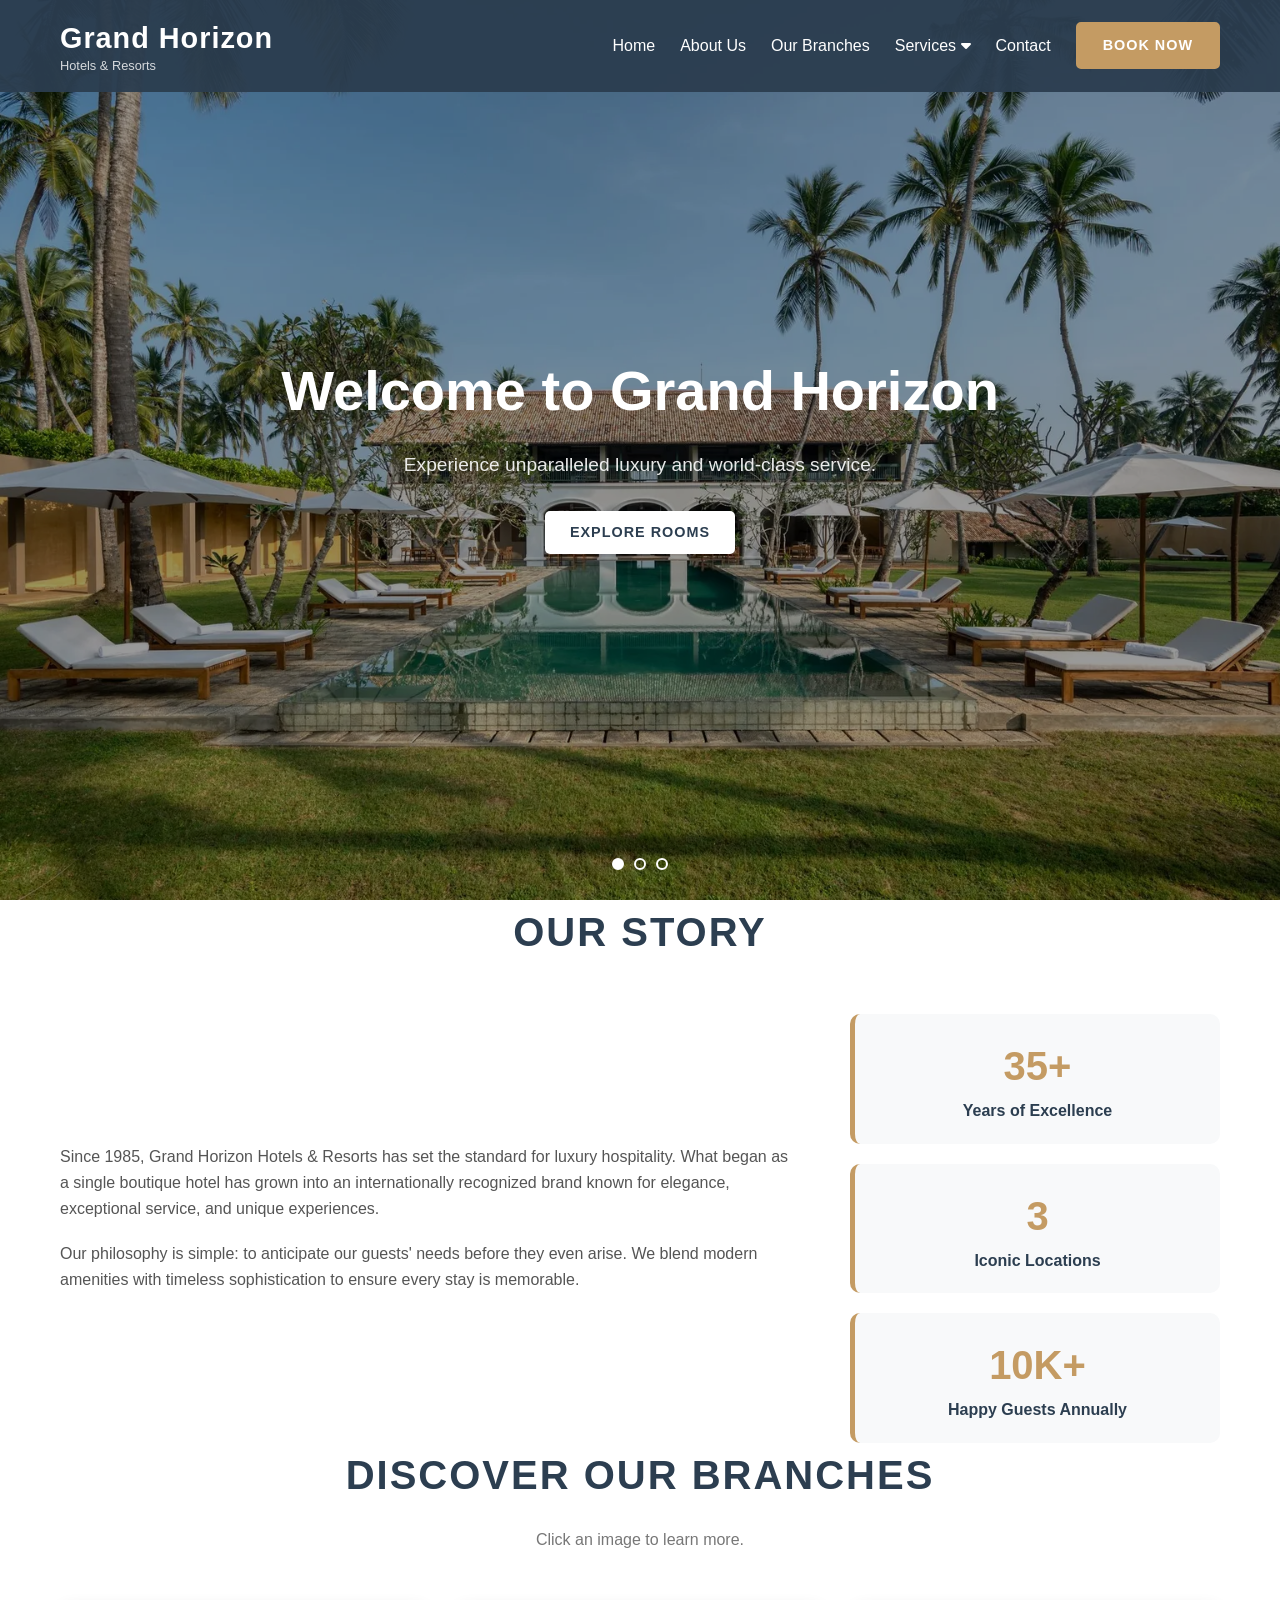
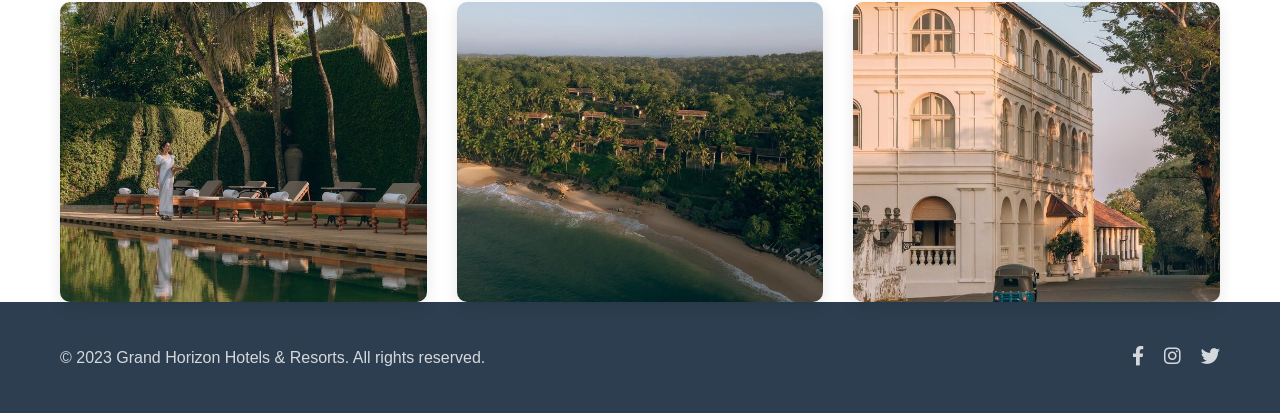
==== index.html @ c910a18b "Initial upload" ====
<!DOCTYPE html>
<html lang="en">
<head>
    <meta charset="UTF-8">
    <meta name="viewport" content="width=device-width, initial-scale=1.0">
    <title>Grand Horizon Hotels | Luxury Redefined</title>
    <link rel="stylesheet" href="style.css">
    <link rel="stylesheet" href="https://cdnjs.cloudflare.com/ajax/libs/font-awesome/6.0.0/css/all.min.css">
</head>
<body>

    <header>
        <div class="container nav-container">
            <div class="logo">
                <h1>Grand Horizon</h1>
                <p>Hotels & Resorts</p>
            </div>
            <nav>
                <ul class="nav-links">
                    <li><a href="#">Home</a></li>
                    <li><a href="#about">About Us</a></li>
                    <li><a href="#branches">Our Branches</a></li>
                    <li class="dropdown">
                        <a href="#" class="dropbtn">Services <i class="fas fa-caret-down"></i></a>
                        <div class="dropdown-content">
                            <a href="#">Luxury Rooms</a>
                            <a href="#">Fine Dining</a>
                            <a href="#">Spa & Wellness</a>
                            <a href="#">Event Spaces</a>
                        </div>
                    </li>
                    <li><a href="#contact">Contact</a></li>
                    <li><a href="#" class="btn-book">Book Now</a></li>
                </ul>
            </nav>
        </div>
    </header>

    <section class="hero">
        <div class="slider">
            <div class="slide active" style="background-image: url('hero1.jpg');">
                <div class="hero-content container">
                    <h2>Welcome to Grand Horizon</h2>
                    <p>Experience unparalleled luxury and world-class service.</p>
                    <a href="#" class="btn-primary">Explore Rooms</a>
                </div>
            </div>
            <div class="slide" style="background-image: url('hero2.jpg');">
                <div class="hero-content container">
                    <h2>Breathtaking Views</h2>
                    <p>Discover stunning locations and unforgettable vistas.</p>
                    <a href="#" class="btn-primary">Our Locations</a>
                </div>
            </div>
            <div class="slide" style="background-image: url('hero3.jpg');">
                <div class="hero-content container">
                    <h2>Exceptional Dining</h2>
                    <p>Indulge in culinary masterpieces by award-winning chefs.</p>
                    <a href="#" class="btn-primary">View Menus</a>
                </div>
            </div>
        </div>
        <div class="slider-dots">
            <span class="dot active" onclick="currentSlide(0)"></span>
            <span class="dot" onclick="currentSlide(1)"></span>
            <span class="dot" onclick="currentSlide(2)"></span>
        </div>
    </section>

    <section id="about" class="about-us container">
        <h2>Our Story</h2>
        <div class="about-content">
            <div class="about-text">
                <p>Since 1985, Grand Horizon Hotels & Resorts has set the standard for luxury hospitality. What began as a single boutique hotel has grown into an internationally recognized brand known for elegance, exceptional service, and unique experiences.</p>
                <p>Our philosophy is simple: to anticipate our guests' needs before they even arise. We blend modern amenities with timeless sophistication to ensure every stay is memorable.</p>
            </div>
            <div class="about-highlight">
                <div class="stat-item">
                    <h3>35+</h3>
                    <p>Years of Excellence</p>
                </div>
                <div class="stat-item">
                    <h3>3</h3>
                    <p>Iconic Locations</p>
                </div>
                <div class="stat-item">
                    <h3>10K+</h3>
                    <p>Happy Guests Annually</p>
                </div>
            </div>
        </div>
    </section>

    <section id="branches" class="branches container">
        <h2>Discover Our Branches</h2>
        <p class="subtitle">Click an image to learn more.</p>
        
        <div class="branch-grid">
            <div class="branch-card" onclick="openPopup('city-retreat')">
                <div class="branch-image" style="background-image: url('branch1.jpg');">
                    <div class="branch-overlay">
                        <h3>The City Retreat</h3>
                    </div>
                </div>
            </div>
            <div class="branch-card" onclick="openPopup('coastal-haven')">
                <div class="branch-image" style="background-image: url('branch2.jpg');">
                    <div class="branch-overlay">
                        <h3>Coastal Haven</h3>
                    </div>
                </div>
            </div>
            <div class="branch-card" onclick="openPopup('mountain-escape')">
                <div class="branch-image" style="background-image: url('branch3.jpg');">
                    <div class="branch-overlay">
                        <h3>Mountain Escape</h3>
                    </div>
                </div>
            </div>
        </div>
    </section>

    <div id="popup-city-retreat" class="popup-modal">
        <div class="popup-content">
            <span class="close-popup" onclick="closePopup('city-retreat')">&times;</span>
            <img src="branch1.jpg" alt="City Retreat">
            <h3>The City Retreat - Metropolis</h3>
            <p>Located in the heart of the bustling city, The City Retreat offers sophisticated luxury for business travelers and urban explorers alike. Enjoy panoramic city views, a rooftop infinity pool, and easy access to major landmarks.</p>
            <a href="#" class="btn-secondary">Book City Retreat</a>
        </div>
    </div>

    <div id="popup-coastal-haven" class="popup-modal">
        <div class="popup-content">
            <span class="close-popup" onclick="closePopup('coastal-haven')">&times;</span>
            <img src="branch2.jpg" alt="Coastal Haven">
            <h3>Coastal Haven - Seaside</h3>
            <p>Escape to tranquility at Coastal Haven, where sun-drenched beaches meet world-class luxury. Our private villas offer direct beach access, an award-winning spa, and exceptional seafood dining with ocean views.</p>
            <a href="#" class="btn-secondary">Book Coastal Haven</a>
        </div>
    </div>

    <div id="popup-mountain-escape" class="popup-modal">
        <div class="popup-content">
            <span class="close-popup" onclick="closePopup('mountain-escape')">&times;</span>
            <img src="branch3.jpg" alt="Mountain Escape">
            <h3>Mountain Escape - Alps</h3>
            <p>Discover adventure and serenity at Mountain Escape. Nestled in stunning alpine scenery, we offer ski-in/ski-out access in winter and panoramic hiking trails in summer. Relax by cozy fireplaces and enjoy authentic mountain cuisine.</p>
            <a href="#" class="btn-secondary">Book Mountain Escape</a>
        </div>
    </div>

    <footer id="contact">
        <div class="container footer-content">
            <p>&copy; 2023 Grand Horizon Hotels & Resorts. All rights reserved.</p>
            <div class="social-links">
                <a href="#"><i class="fab fa-facebook-f"></i></a>
                <a href="#"><i class="fab fa-instagram"></i></a>
                <a href="#"><i class="fab fa-twitter"></i></a>
            </div>
        </div>
    </footer>

    <script src="script.js"></script>
</body>
</html>
---- style.css ----
/* =========================================
   GENERAL STYLES & RESET
========================================= */
:root {
    --primary-color: #c49b63; /* Elegant Gold */
    --secondary-color: #2c3e50; /* Dark Blue/Gray */
    --text-color: #333;
    --light-color: #f8f9fa;
    --white: #ffffff;
    --transition: all 0.3s ease;
}

* {
    margin: 0;
    padding: 0;
    box-sizing: border-box;
}

body {
    font-family: 'Segoe UI', Tahoma, Geneva, Verdana, sans-serif;
    color: var(--text-color);
    line-height: 1.6;
    background-color: var(--white);
    overflow-x: hidden;
}

.container {
    max-width: 1200px;
    margin: 0 auto;
    padding: 0 20px;
}

ul {
    list-style: none;
}

a {
    text-decoration: none;
    color: inherit;
    transition: var(--transition);
}

h2 {
    font-size: 2.5rem;
    color: var(--secondary-color);
    text-align: center;
    margin-bottom: 20px;
    text-transform: uppercase;
    letter-spacing: 2px;
}

.subtitle {
    text-align: center;
    color: #777;
    margin-bottom: 50px;
}

section {
    padding: 80px 0;
}

/* BUTTONS */
.btn-book, .btn-primary, .btn-secondary {
    display: inline-block;
    padding: 10px 25px;
    border-radius: 5px;
    font-weight: bold;
    text-transform: uppercase;
    letter-spacing: 1px;
    font-size: 0.9rem;
}

.btn-book {
    background-color: var(--primary-color);
    color: var(--white);
    border: 2px solid var(--primary-color);
}

.btn-book:hover {
    background-color: transparent;
    color: var(--primary-color);
}

.btn-primary {
    background-color: var(--white);
    color: var(--secondary-color);
}

.btn-primary:hover {
    background-color: var(--primary-color);
    color: var(--white);
}

.btn-secondary {
    background-color: var(--primary-color);
    color: var(--white);
    margin-top: 20px;
}

.btn-secondary:hover {
    background-color: var(--secondary-color);
}

/* =========================================
   HEADER & NAVIGATION
========================================= */
header {
    background-color: rgba(44, 62, 80, 0.95);
    color: var(--white);
    padding: 15px 0;
    position: fixed;
    width: 100%;
    top: 0;
    z-index: 1000;
}

.nav-container {
    display: flex;
    justify-content: space-between;
    align-items: center;
}

.logo h1 {
    font-size: 1.8rem;
    margin: 0;
    letter-spacing: 1px;
}

.logo p {
    font-size: 0.8rem;
    opacity: 0.8;
    margin: -5px 0 0 0;
}

.nav-links {
    display: flex;
    align-items: center;
    gap: 25px;
}

.nav-links a:not(.btn-book) {
    font-weight: 500;
}

.nav-links a:not(.btn-book):hover {
    color: var(--primary-color);
}

/* DROPDOWN SERVICES */
.dropdown {
    position: relative;
    display: inline-block;
}

.dropdown-content {
    display: none;
    position: absolute;
    background-color: var(--white);
    min-width: 180px;
    box-shadow: 0px 8px 16px rgba(0,0,0,0.2);
    z-index: 1;
    border-radius: 5px;
    top: 100%;
    left: 0;
    margin-top: 10px;
}

.dropdown-content a {
    color: var(--secondary-color) !important;
    padding: 12px 16px;
    display: block;
    border-bottom: 1px solid #eee;
}

.dropdown-content a:last-child {
    border-bottom: none;
}

.dropdown-content a:hover {
    background-color: #f1f1f1;
}

/* Show dropdown on hover */
.dropdown:hover .dropdown-content {
    display: block;
}

/* =========================================
   HERO SLIDER
========================================= */
.hero {
    height: 100vh;
    position: relative;
    padding: 0; /* Override default section padding */
}

.slider {
    width: 100%;
    height: 100%;
    position: relative;
}

.slide {
    position: absolute;
    top: 0;
    left: 0;
    width: 100%;
    height: 100%;
    background-size: cover;
    background-position: center;
    background-repeat: no-repeat;
    opacity: 0;
    transition: opacity 1s ease-in-out;
    display: flex;
    align-items: center;
    justify-content: center;
}

.slide.active {
    opacity: 1;
    z-index: 1;
}

/* Add dark overlay to slides */
.slide::after {
    content: '';
    position: absolute;
    top: 0;
    left: 0;
    width: 100%;
    height: 100%;
    background-color: rgba(0, 0, 0, 0.4);
}

.hero-content {
    text-align: center;
    color: var(--white);
    position: relative;
    z-index: 2; /* Sit above the overlay */
}

.hero-content h2 {
    color: var(--white);
    font-size: 3.5rem;
    margin-bottom: 15px;
    text-transform: none;
    letter-spacing: normal;
}

.hero-content p {
    font-size: 1.2rem;
    margin-bottom: 30px;
    opacity: 0.9;
}

/* SLIDER DOTS */
.slider-dots {
    position: absolute;
    bottom: 30px;
    left: 50%;
    transform: translateX(-50%);
    display: flex;
    gap: 10px;
    z-index: 10;
}

.dot {
    width: 12px;
    height: 12px;
    border: 2px solid var(--white);
    border-radius: 50%;
    cursor: pointer;
    background-color: transparent;
    transition: var(--transition);
}

.dot.active, .dot:hover {
    background-color: var(--white);
}

/* =========================================
   ABOUT US
========================================= */
.about-content {
    display: flex;
    gap: 50px;
    margin-top: 50px;
    align-items: center;
}

.about-text {
    flex: 2;
}

.about-text p {
    margin-bottom: 20px;
    color: #555;
}

.about-highlight {
    flex: 1;
    display: flex;
    flex-direction: column;
    gap: 20px;
}

.stat-item {
    background-color: var(--light-color);
    padding: 20px;
    border-radius: 10px;
    text-align: center;
    border-left: 5px solid var(--primary-color);
}

.stat-item h3 {
    font-size: 2.5rem;
    color: var(--primary-color);
}

.stat-item p {
    color: var(--secondary-color);
    font-weight: 600;
}

/* =========================================
   BRANCHES GRID (Blur & Hover Effects)
========================================= */
.branch-grid {
    display: grid;
    grid-template-columns: repeat(3, 1fr);
    gap: 30px;
}

.branch-card {
    cursor: pointer;
    border-radius: 10px;
    overflow: hidden;
    height: 300px;
    box-shadow: 0 5px 15px rgba(0,0,0,0.1);
}

.branch-image {
    width: 100%;
    height: 100%;
    background-size: cover;
    background-position: center;
    position: relative;
    /* Apply base transition for the image itself */
    transition: filter 0.5s ease-in-out; 
}

/* Initial overlay state (hidden) */
.branch-overlay {
    position: absolute;
    top: 0;
    left: 0;
    width: 100%;
    height: 100%;
    background-color: rgba(44, 62, 80, 0.7); /* Dark semi-transparent overlay */
    display: flex;
    align-items: center;
    justify-content: center;
    opacity: 0; /* Completely hidden */
    transition: opacity 0.4s ease-in-out;
}

.branch-overlay h3 {
    color: var(--white);
    font-size: 1.8rem;
    text-transform: uppercase;
    letter-spacing: 2px;
}

/* HOVER EFFECTS - Pointing cursor */
.branch-card:hover .branch-image {
    /* Apply Blur Effect when pointing */
    filter: blur(5px);
}

.branch-card:hover .branch-overlay {
    /* Show popup name when pointing */
    opacity: 1;
}

/* =========================================
   POPUP MODALS
========================================= */
.popup-modal {
    display: none; /* Hidden by default */
    position: fixed;
    z-index: 2000;
    left: 0;
    top: 0;
    width: 100%;
    height: 100%;
    overflow: auto;
    background-color: rgba(0, 0, 0, 0.8); /* Semi-transparent black background */
    backdrop-filter: blur(5px); /* Add blur to background content */
}

/* Center the content */
.popup-modal.show {
    display: flex;
    justify-content: center;
    align-items: center;
}

.popup-content {
    background-color: var(--white);
    padding: 30px;
    border-radius: 10px;
    max-width: 600px;
    width: 90%;
    text-align: center;
    position: relative;
    animation: slideInDown 0.5s ease-out; /* Add entry animation */
}

/* Popup entry animation */
@keyframes slideInDown {
    from {
        transform: translateY(-50px);
        opacity: 0;
    }
    to {
        transform: translateY(0);
        opacity: 1;
    }
}

.close-popup {
    position: absolute;
    top: 15px;
    right: 25px;
    color: #aaa;
    font-size: 30px;
    font-weight: bold;
    cursor: pointer;
    transition: var(--transition);
}

.close-popup:hover {
    color: var(--primary-color);
}

.popup-content img {
    width: 100%;
    height: 250px;
    object-fit: cover;
    border-radius: 10px;
    margin-bottom: 20px;
}

.popup-content h3 {
    font-size: 2rem;
    color: var(--secondary-color);
    margin-bottom: 10px;
}

.popup-content p {
    color: #666;
    margin-bottom: 10px;
}

/* Prevent scrolling when popup is open */
body.modal-open {
    overflow: hidden;
}

/* =========================================
   FOOTER
========================================= */
footer {
    background-color: var(--secondary-color);
    color: rgba(255, 255, 255, 0.8);
    padding: 40px 0;
    text-align: center;
}

.footer-content {
    display: flex;
    justify-content: space-between;
    align-items: center;
}

.social-links {
    display: flex;
    gap: 20px;
}

.social-links a {
    font-size: 1.2rem;
}

.social-links a:hover {
    color: var(--primary-color);
    transform: translateY(-3px);
}
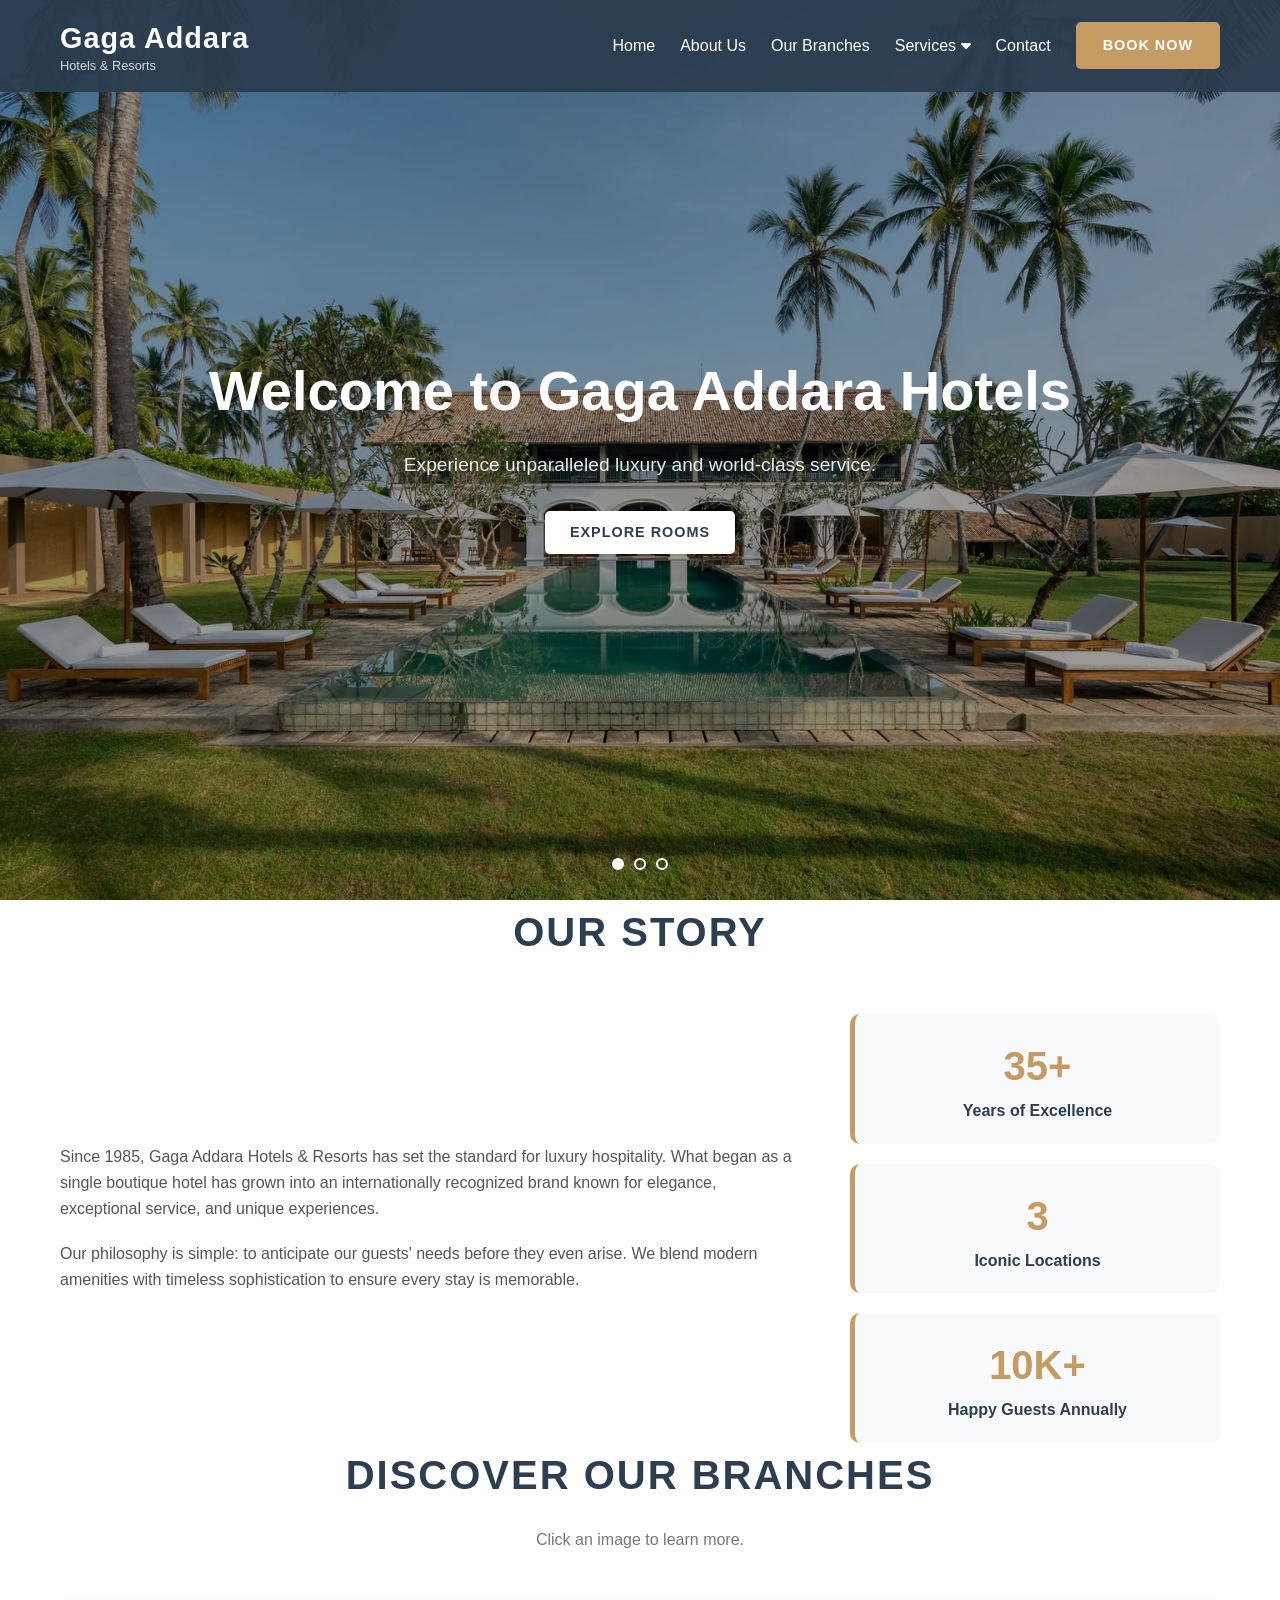
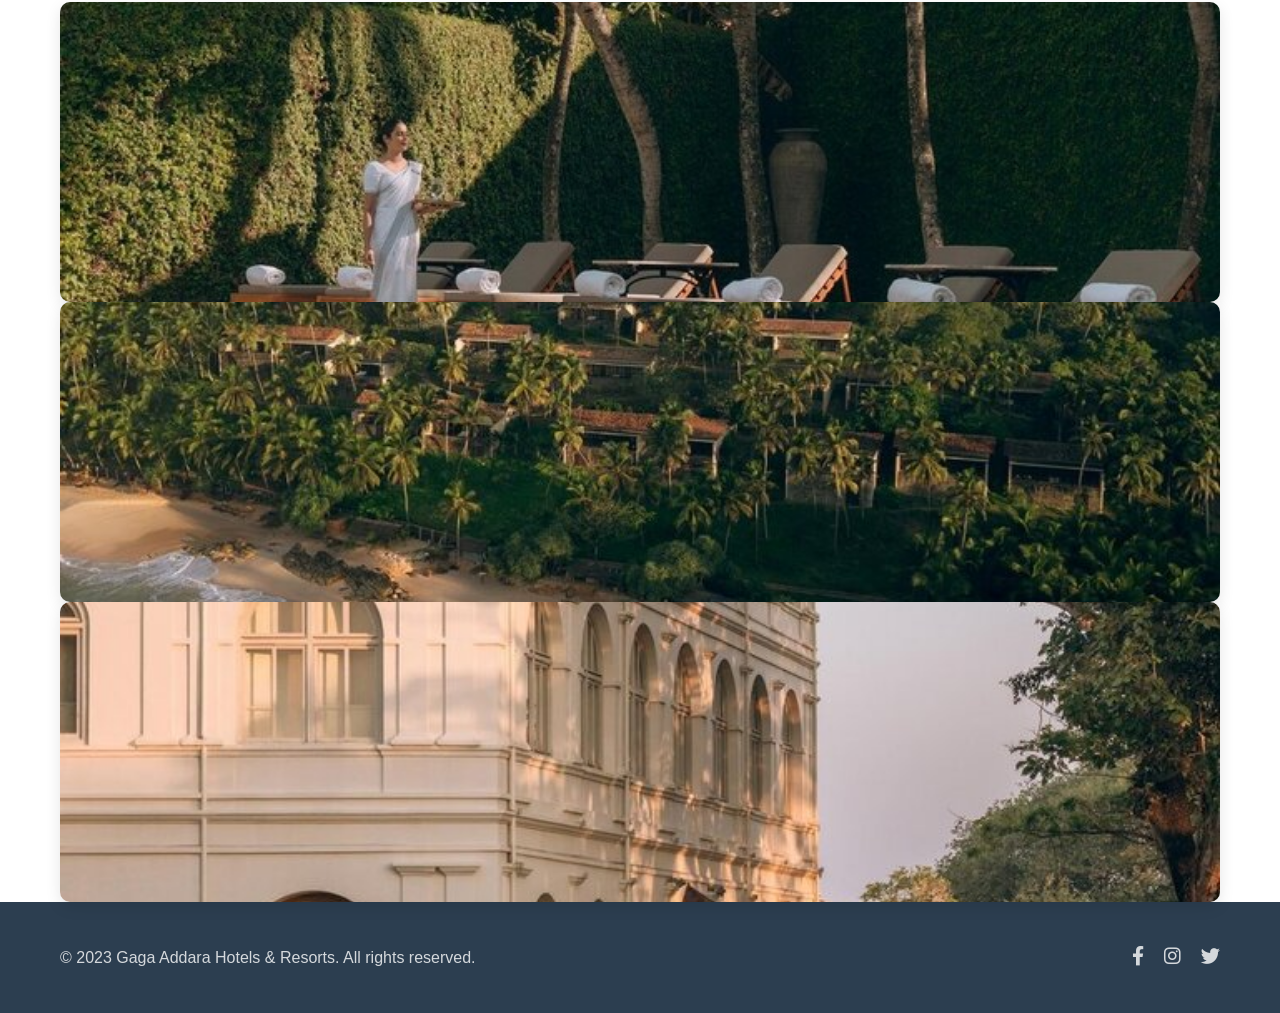
==== commit 15551f45: "Add files via upload" ====
--- a/index.html
+++ b/index.html
@@ -3,7 +3,7 @@
 <head>
     <meta charset="UTF-8">
     <meta name="viewport" content="width=device-width, initial-scale=1.0">
-    <title>Grand Horizon Hotels | Luxury Redefined</title>
+    <title>Gaga Addara Hotels | Luxury Redefined</title>
     <link rel="stylesheet" href="style.css">
     <link rel="stylesheet" href="https://cdnjs.cloudflare.com/ajax/libs/font-awesome/6.0.0/css/all.min.css">
 </head>
@@ -12,7 +12,7 @@
     <header>
         <div class="container nav-container">
             <div class="logo">
-                <h1>Grand Horizon</h1>
+                <h1>Gaga Addara</h1>
                 <p>Hotels & Resorts</p>
             </div>
             <nav>
@@ -40,7 +40,7 @@
         <div class="slider">
             <div class="slide active" style="background-image: url('hero1.jpg');">
                 <div class="hero-content container">
-                    <h2>Welcome to Grand Horizon</h2>
+                    <h2>Welcome to Gaga Addara Hotels</h2>
                     <p>Experience unparalleled luxury and world-class service.</p>
                     <a href="#" class="btn-primary">Explore Rooms</a>
                 </div>
@@ -71,7 +71,7 @@
         <h2>Our Story</h2>
         <div class="about-content">
             <div class="about-text">
-                <p>Since 1985, Grand Horizon Hotels & Resorts has set the standard for luxury hospitality. What began as a single boutique hotel has grown into an internationally recognized brand known for elegance, exceptional service, and unique experiences.</p>
+                <p>Since 1985, Gaga Addara Hotels & Resorts has set the standard for luxury hospitality. What began as a single boutique hotel has grown into an internationally recognized brand known for elegance, exceptional service, and unique experiences.</p>
                 <p>Our philosophy is simple: to anticipate our guests' needs before they even arise. We blend modern amenities with timeless sophistication to ensure every stay is memorable.</p>
             </div>
             <div class="about-highlight">
@@ -152,7 +152,7 @@
 
     <footer id="contact">
         <div class="container footer-content">
-            <p>&copy; 2023 Grand Horizon Hotels & Resorts. All rights reserved.</p>
+            <p>&copy; 2023 Gaga Addara Hotels & Resorts. All rights reserved.</p>
             <div class="social-links">
                 <a href="#"><i class="fab fa-facebook-f"></i></a>
                 <a href="#"><i class="fab fa-instagram"></i></a>
--- a/style.css
+++ b/style.css
@@ -323,15 +323,10 @@
 }
 
 /* =========================================
-   BRANCHES GRID (Blur & Hover Effects)
-========================================= */
-.branch-grid {
-    display: grid;
-    grid-template-columns: repeat(3, 1fr);
-    gap: 30px;
-}
-
+   UPDATED BRANCHES GRID (Sharp Text, Blurry Image)
+========================================= */
 .branch-card {
+    position: relative; /* This keeps the text locked inside the card */
     cursor: pointer;
     border-radius: 10px;
     overflow: hidden;
@@ -344,41 +339,42 @@
     height: 100%;
     background-size: cover;
     background-position: center;
-    position: relative;
-    /* Apply base transition for the image itself */
-    transition: filter 0.5s ease-in-out; 
-}
-
-/* Initial overlay state (hidden) */
+    transition: transform 0.5s ease, filter 0.5s ease; /* Smooth transition */
+}
+
 .branch-overlay {
     position: absolute;
     top: 0;
     left: 0;
     width: 100%;
     height: 100%;
-    background-color: rgba(44, 62, 80, 0.7); /* Dark semi-transparent overlay */
+    background-color: rgba(44, 62, 80, 0.5); /* Semi-transparent dark cover */
     display: flex;
     align-items: center;
     justify-content: center;
-    opacity: 0; /* Completely hidden */
+    opacity: 0; /* Hidden by default */
     transition: opacity 0.4s ease-in-out;
+    z-index: 2; /* Ensures text stays ON TOP of the blur */
 }
 
 .branch-overlay h3 {
-    color: var(--white);
+    color: #ffffff;
     font-size: 1.8rem;
     text-transform: uppercase;
     letter-spacing: 2px;
-}
-
-/* HOVER EFFECTS - Pointing cursor */
+    text-shadow: 2px 2px 10px rgba(0,0,0,0.5); /* Makes text pop */
+}
+
+/* --- THE HOVER TRICK --- */
+
+/* 1. Only blur the image when the card is hovered */
 .branch-card:hover .branch-image {
-    /* Apply Blur Effect when pointing */
-    filter: blur(5px);
-}
-
+    filter: blur(8px); 
+    transform: scale(1.1); /* Optional: slight zoom for a modern feel */
+}
+
+/* 2. Show the overlay (text) without any blur */
 .branch-card:hover .branch-overlay {
-    /* Show popup name when pointing */
     opacity: 1;
 }
 
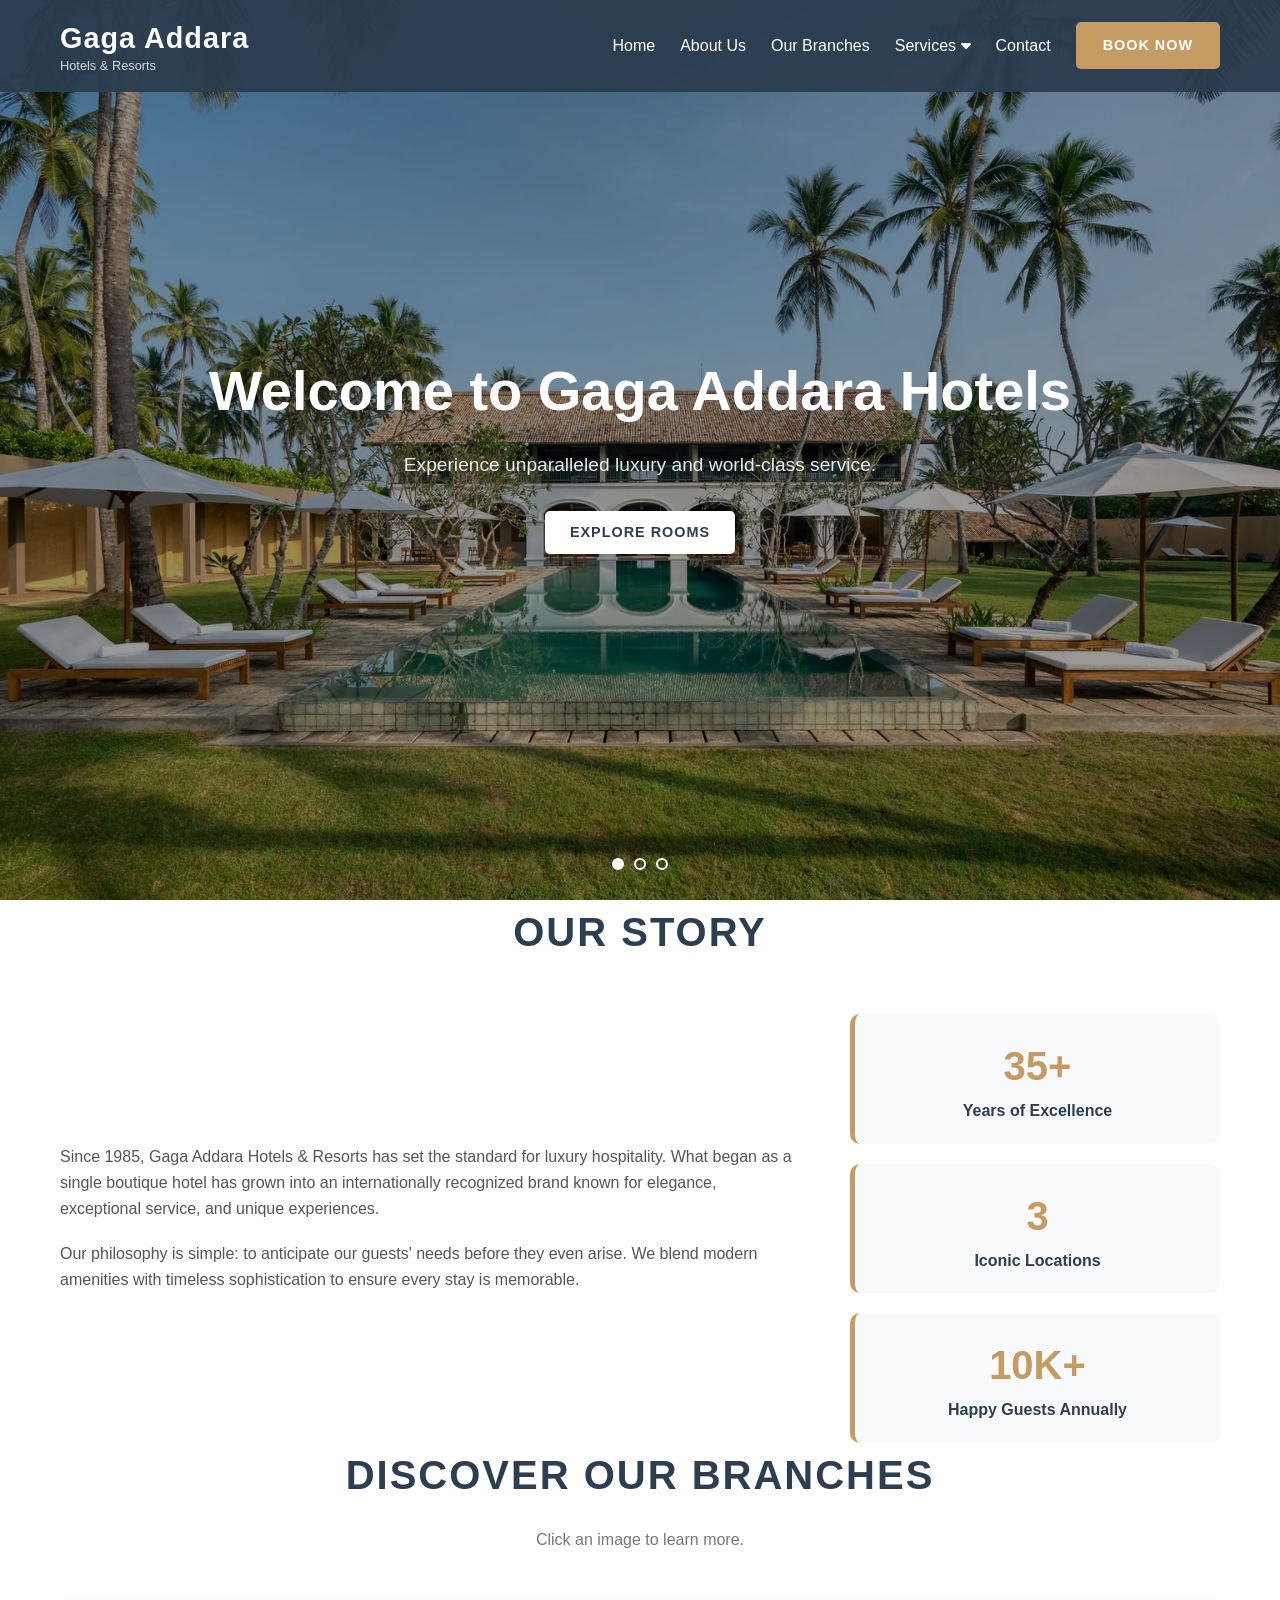
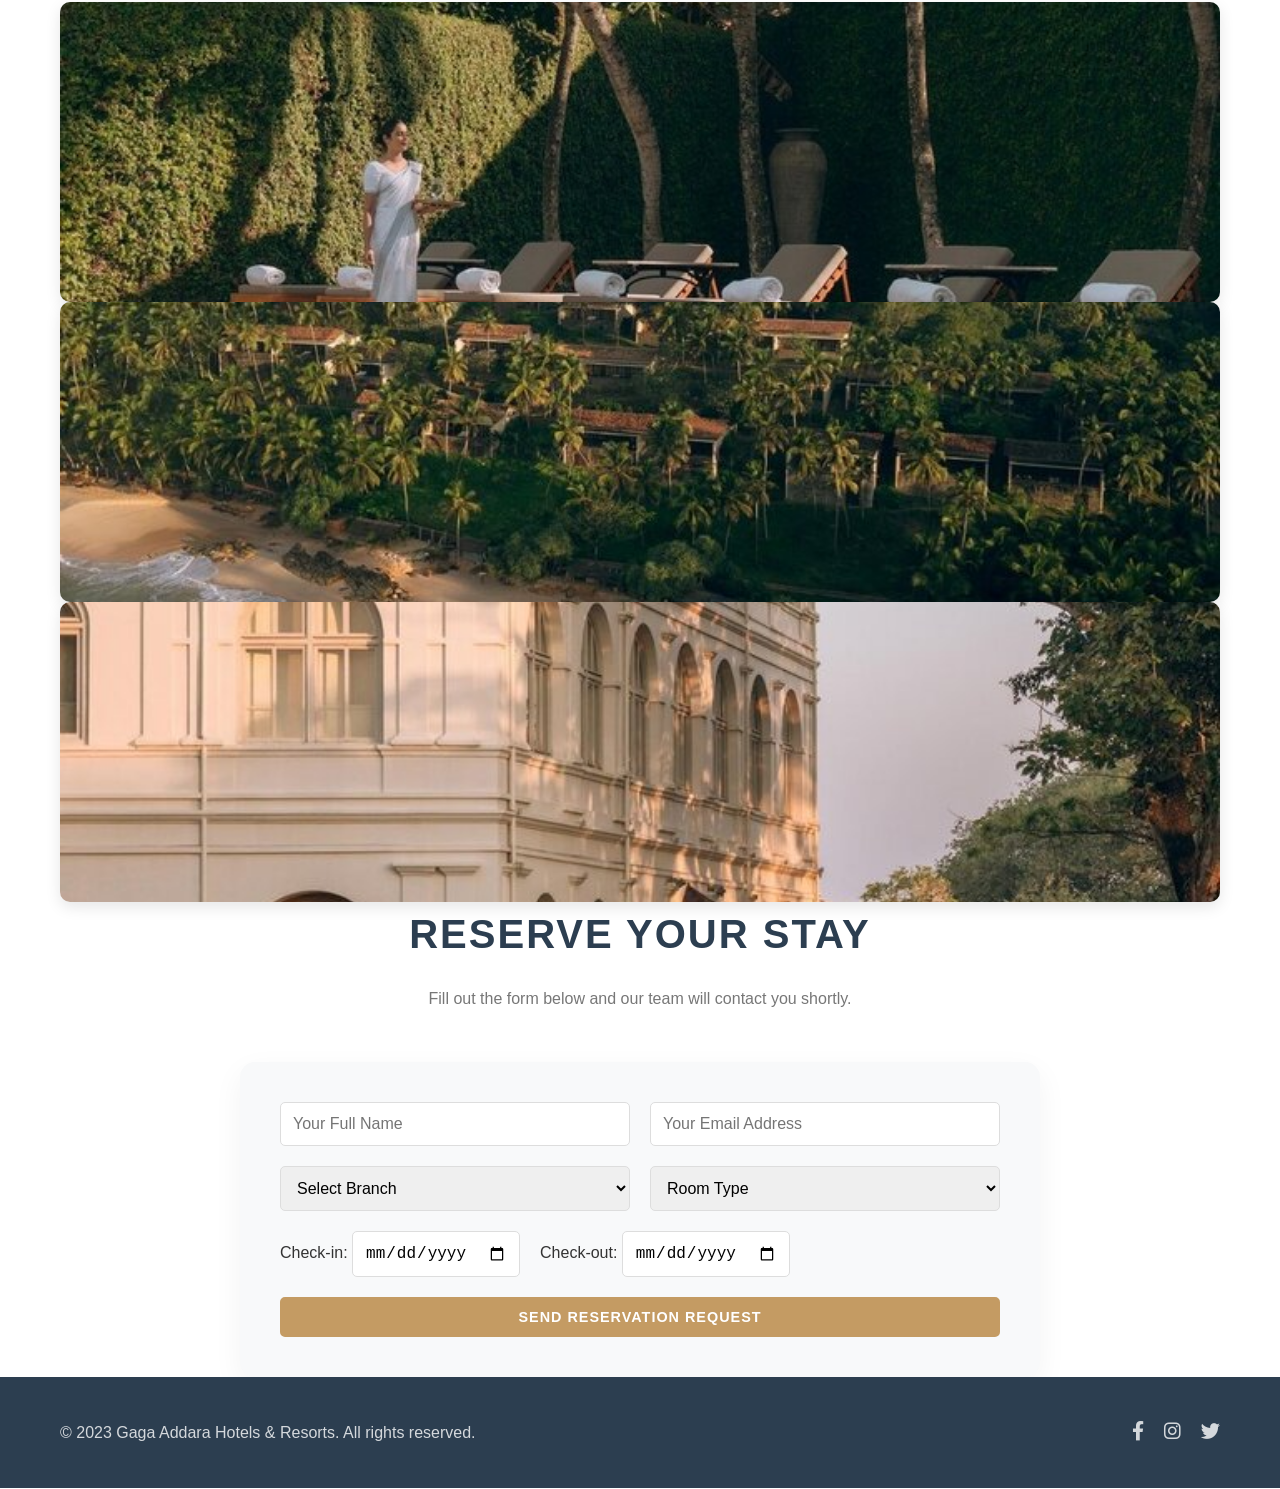
==== commit 803a1721: "Add files via upload" ====
--- a/index.html
+++ b/index.html
@@ -150,6 +150,39 @@
         </div>
     </div>
 
+<section id="booking" class="container">
+    <h2>Reserve Your Stay</h2>
+    <p class="subtitle">Fill out the form below and our team will contact you shortly.</p>
+    
+    <div class="booking-form-container">
+        <form action="https://formspree.io/f/maqprpln" method="POST" class="booking-form">
+            <div class="form-group">
+                <input type="text" name="name" placeholder="Your Full Name" required>
+                <input type="email" name="email" placeholder="Your Email Address" required>
+            </div>
+            <div class="form-group">
+                <select name="branch" required>
+                    <option value="" disabled selected>Select Branch</option>
+                    <option value="city">The City Retreat</option>
+                    <option value="coastal">Coastal Haven</option>
+                    <option value="mountain">Mountain Escape</option>
+                </select>
+                <select name="room-type" required>
+                    <option value="" disabled selected>Room Type</option>
+                    <option value="deluxe">Deluxe Room</option>
+                    <option value="suite">Executive Suite</option>
+                    <option value="villa">Private Villa</option>
+                </select>
+            </div>
+            <div class="form-group">
+                <label>Check-in: <input type="date" name="check-in" required></label>
+                <label>Check-out: <input type="date" name="check-out" required></label>
+            </div>
+            <button type="submit" class="btn-book" style="width: 100%; cursor: pointer;">Send Reservation Request</button>
+        </form>
+    </div>
+</section>
+
     <footer id="contact">
         <div class="container footer-content">
             <p>&copy; 2023 Gaga Addara Hotels & Resorts. All rights reserved.</p>
--- a/style.css
+++ b/style.css
@@ -491,4 +491,104 @@
 .social-links a:hover {
     color: var(--primary-color);
     transform: translateY(-3px);
+}
+
+/* =========================================
+   MOBILE RESPONSIVE STYLES
+========================================= */
+
+@media (max-width: 768px) {
+    
+    /* 1. Header & Navigation */
+    .nav-container {
+        flex-direction: column; /* Stack logo above menu */
+        text-align: center;
+    }
+
+    .nav-links {
+        margin-top: 15px;
+        gap: 10px;
+        flex-wrap: wrap; /* Let buttons wrap to next line if needed */
+        justify-content: center;
+    }
+
+    .nav-links li {
+        font-size: 0.85rem;
+    }
+
+    /* 2. Hero Section (Slider) */
+    .hero-content h2 {
+        font-size: 2.2rem; /* Shrink title for phone screens */
+    }
+
+    .hero-content p {
+        font-size: 1rem;
+        padding: 0 10px;
+    }
+
+    /* 3. About Us Section */
+    .about-content {
+        flex-direction: column; /* Stack text and stats vertically */
+        gap: 30px;
+    }
+
+    .about-text {
+        text-align: center;
+    }
+
+    /* 4. Branches Grid (The Big Change) */
+    .branch-grid {
+        grid-template-columns: 1fr; /* Change from 3 columns to 1 */
+        gap: 20px;
+    }
+
+    .branch-card {
+        height: 250px; /* Slightly shorter for scrolling ease */
+    }
+
+    /* 5. Popup Modals */
+    .popup-content {
+        width: 95%;
+        padding: 20px;
+    }
+
+    .popup-content h3 {
+        font-size: 1.5rem;
+    }
+
+    /* 6. Footer */
+    .footer-content {
+        flex-direction: column;
+        gap: 20px;
+    }
+}
+
+.booking-form-container {
+    background: var(--light-color);
+    padding: 40px;
+    border-radius: 15px;
+    max-width: 800px;
+    margin: 0 auto;
+    box-shadow: 0 10px 30px rgba(0,0,0,0.05);
+}
+
+.form-group {
+    display: flex;
+    gap: 20px;
+    margin-bottom: 20px;
+}
+
+.booking-form input, 
+.booking-form select {
+    flex: 1;
+    padding: 12px;
+    border: 1px solid #ddd;
+    border-radius: 5px;
+    font-size: 1rem;
+}
+
+@media (max-width: 600px) {
+    .form-group {
+        flex-direction: column;
+    }
 }
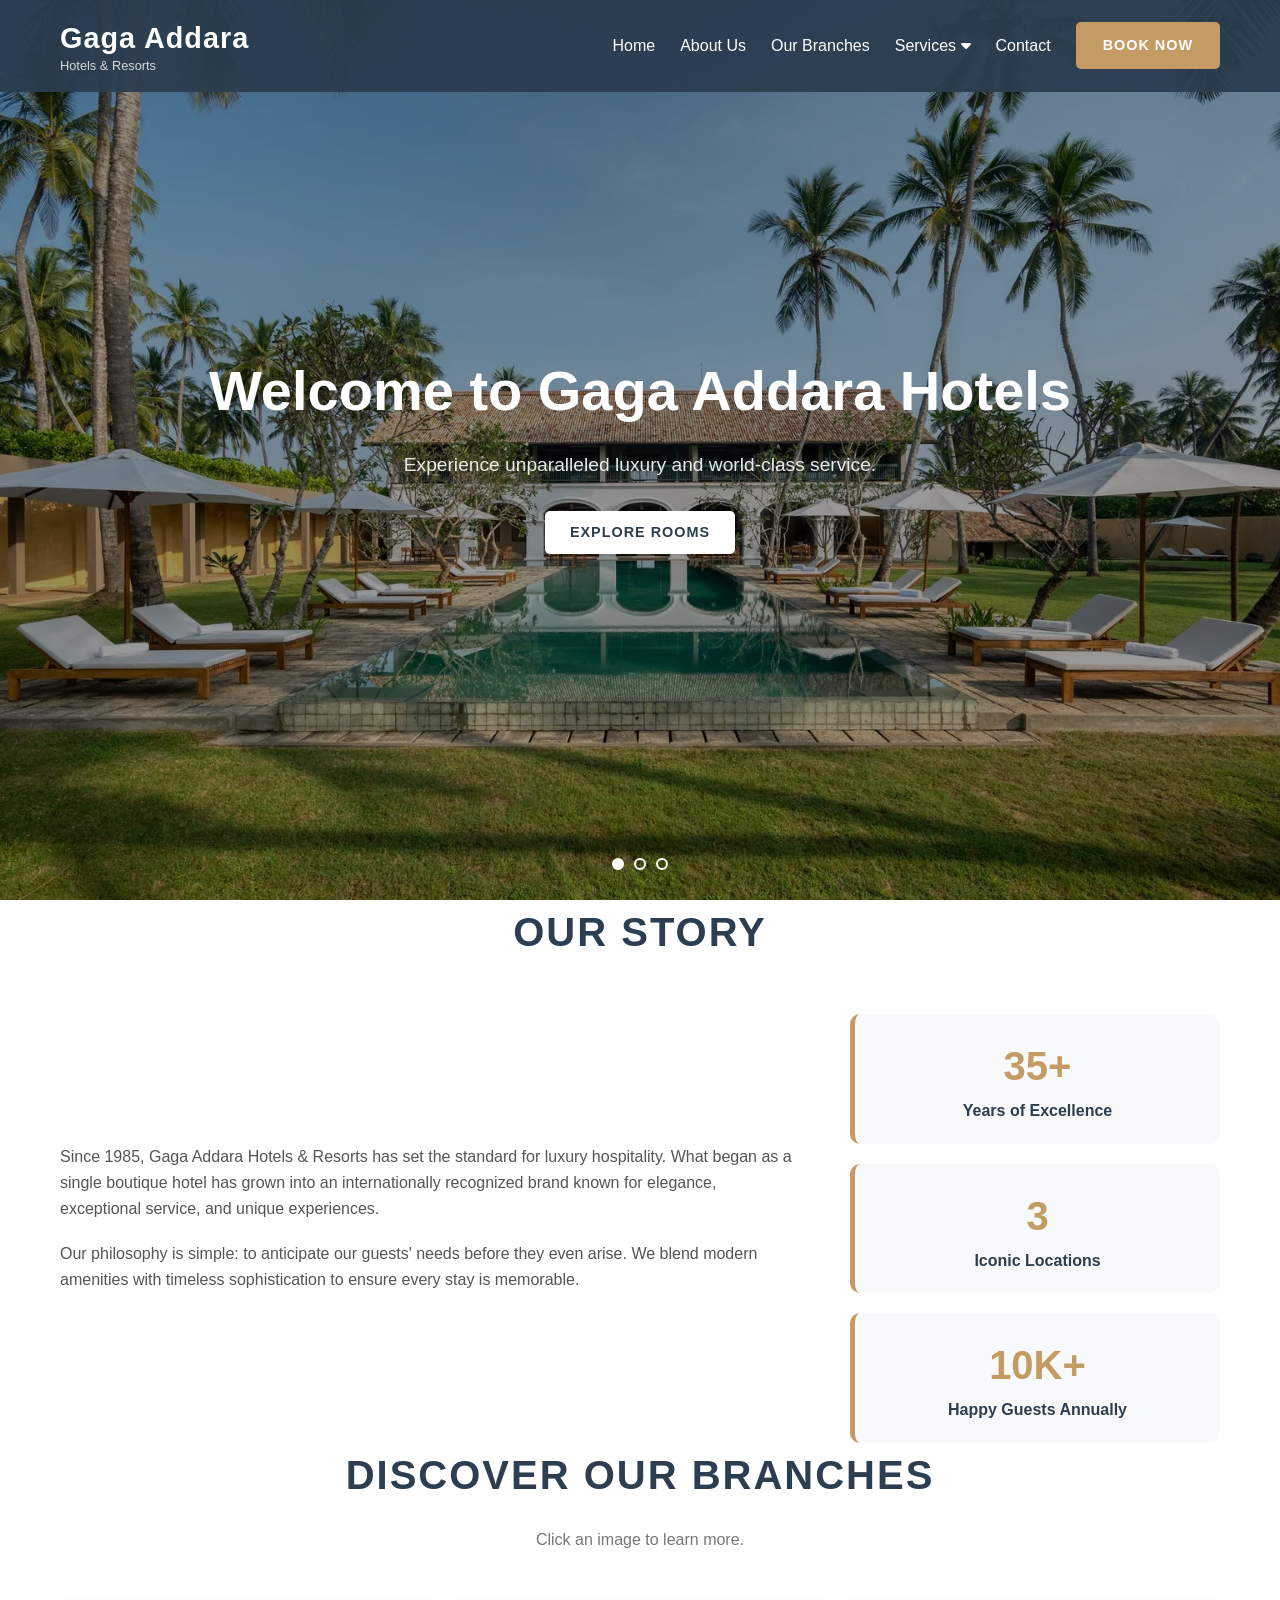
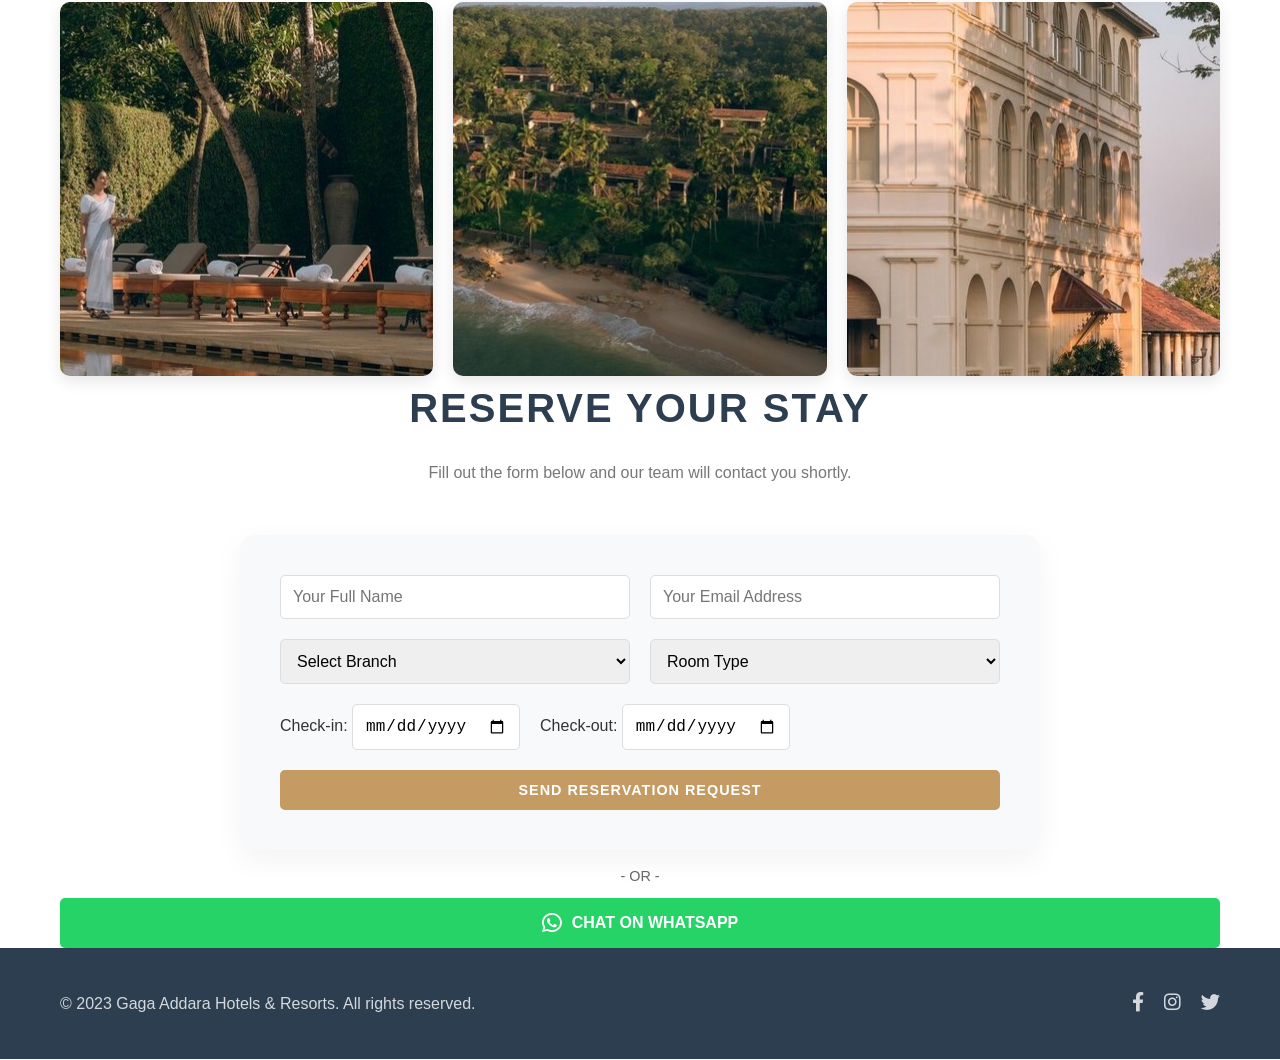
==== commit 17be906c: "Add files via upload" ====
--- a/index.html
+++ b/index.html
@@ -21,13 +21,13 @@
                     <li><a href="#about">About Us</a></li>
                     <li><a href="#branches">Our Branches</a></li>
                     <li class="dropdown">
-                        <a href="#" class="dropbtn">Services <i class="fas fa-caret-down"></i></a>
-                        <div class="dropdown-content">
-                            <a href="#">Luxury Rooms</a>
-                            <a href="#">Fine Dining</a>
-                            <a href="#">Spa & Wellness</a>
-                            <a href="#">Event Spaces</a>
-                        </div>
+                    <a href="#" class="dropbtn">Services <i class="fas fa-caret-down"></i></a>
+                    <div class="dropdown-content">
+                        <a href="rooms.html">Luxury Rooms</a>
+                        <a href="dining.html">Fine Dining</a>
+                        <a href="spa.html">Spa & Wellness</a>
+                        <a href="events.html">Event Spaces</a>
+                    </div>
                     </li>
                     <li><a href="#contact">Contact</a></li>
                     <li><a href="#" class="btn-book">Book Now</a></li>
@@ -181,6 +181,13 @@
             <button type="submit" class="btn-book" style="width: 100%; cursor: pointer;">Send Reservation Request</button>
         </form>
     </div>
+        <div style="margin-top: 15px; text-align: center;">
+            <p style="margin-bottom: 10px; font-size: 0.9rem; color: #666;">- OR -</p>
+            <a href="https://wa.me/94757119316?text=Hello%20Grand%20Horizon,%20I%20would%20like%20to%20inquire%20about%20a%20booking." 
+            target="_blank" class="btn-whatsapp">
+            <i class="fab fa-whatsapp"></i> Chat on WhatsApp
+            </a>
+        </div>
 </section>
 
     <footer id="contact">
--- a/style.css
+++ b/style.css
@@ -325,19 +325,25 @@
 /* =========================================
    UPDATED BRANCHES GRID (Sharp Text, Blurry Image)
 ========================================= */
+.branch-grid {
+    display: grid;
+    grid-template-columns: repeat(3, 1fr);
+    gap: 20px;
+}
+
 .branch-card {
     position: relative; /* This keeps the text locked inside the card */
     cursor: pointer;
     border-radius: 10px;
     overflow: hidden;
-    height: 300px;
+    aspect-ratio: 1 / 1;
     box-shadow: 0 5px 15px rgba(0,0,0,0.1);
 }
 
 .branch-image {
     width: 100%;
     height: 100%;
-    background-size: cover;
+    background-size: auto;
     background-position: center;
     transition: transform 0.5s ease, filter 0.5s ease; /* Smooth transition */
 }
@@ -543,7 +549,7 @@
     }
 
     .branch-card {
-        height: 250px; /* Slightly shorter for scrolling ease */
+        aspect-ratio: 1 / 1; /* Keep cards square on mobile */
     }
 
     /* 5. Popup Modals */
@@ -591,4 +597,30 @@
     .form-group {
         flex-direction: column;
     }
+}
+
+.btn-whatsapp {
+    display: flex;
+    align-items: center;
+    justify-content: center;
+    gap: 10px;
+    background-color: #25D366; /* WhatsApp Green */
+    color: white;
+    padding: 12px 25px;
+    border-radius: 5px;
+    font-weight: bold;
+    text-transform: uppercase;
+    transition: var(--transition);
+    border: none;
+    width: 100%; /* Match the width of the other button */
+}
+
+.btn-whatsapp:hover {
+    background-color: #128C7E; /* Darker WhatsApp Green */
+    transform: translateY(-2px);
+    box-shadow: 0 5px 15px rgba(37, 211, 102, 0.3);
+}
+
+.btn-whatsapp i {
+    font-size: 1.4rem;
 }
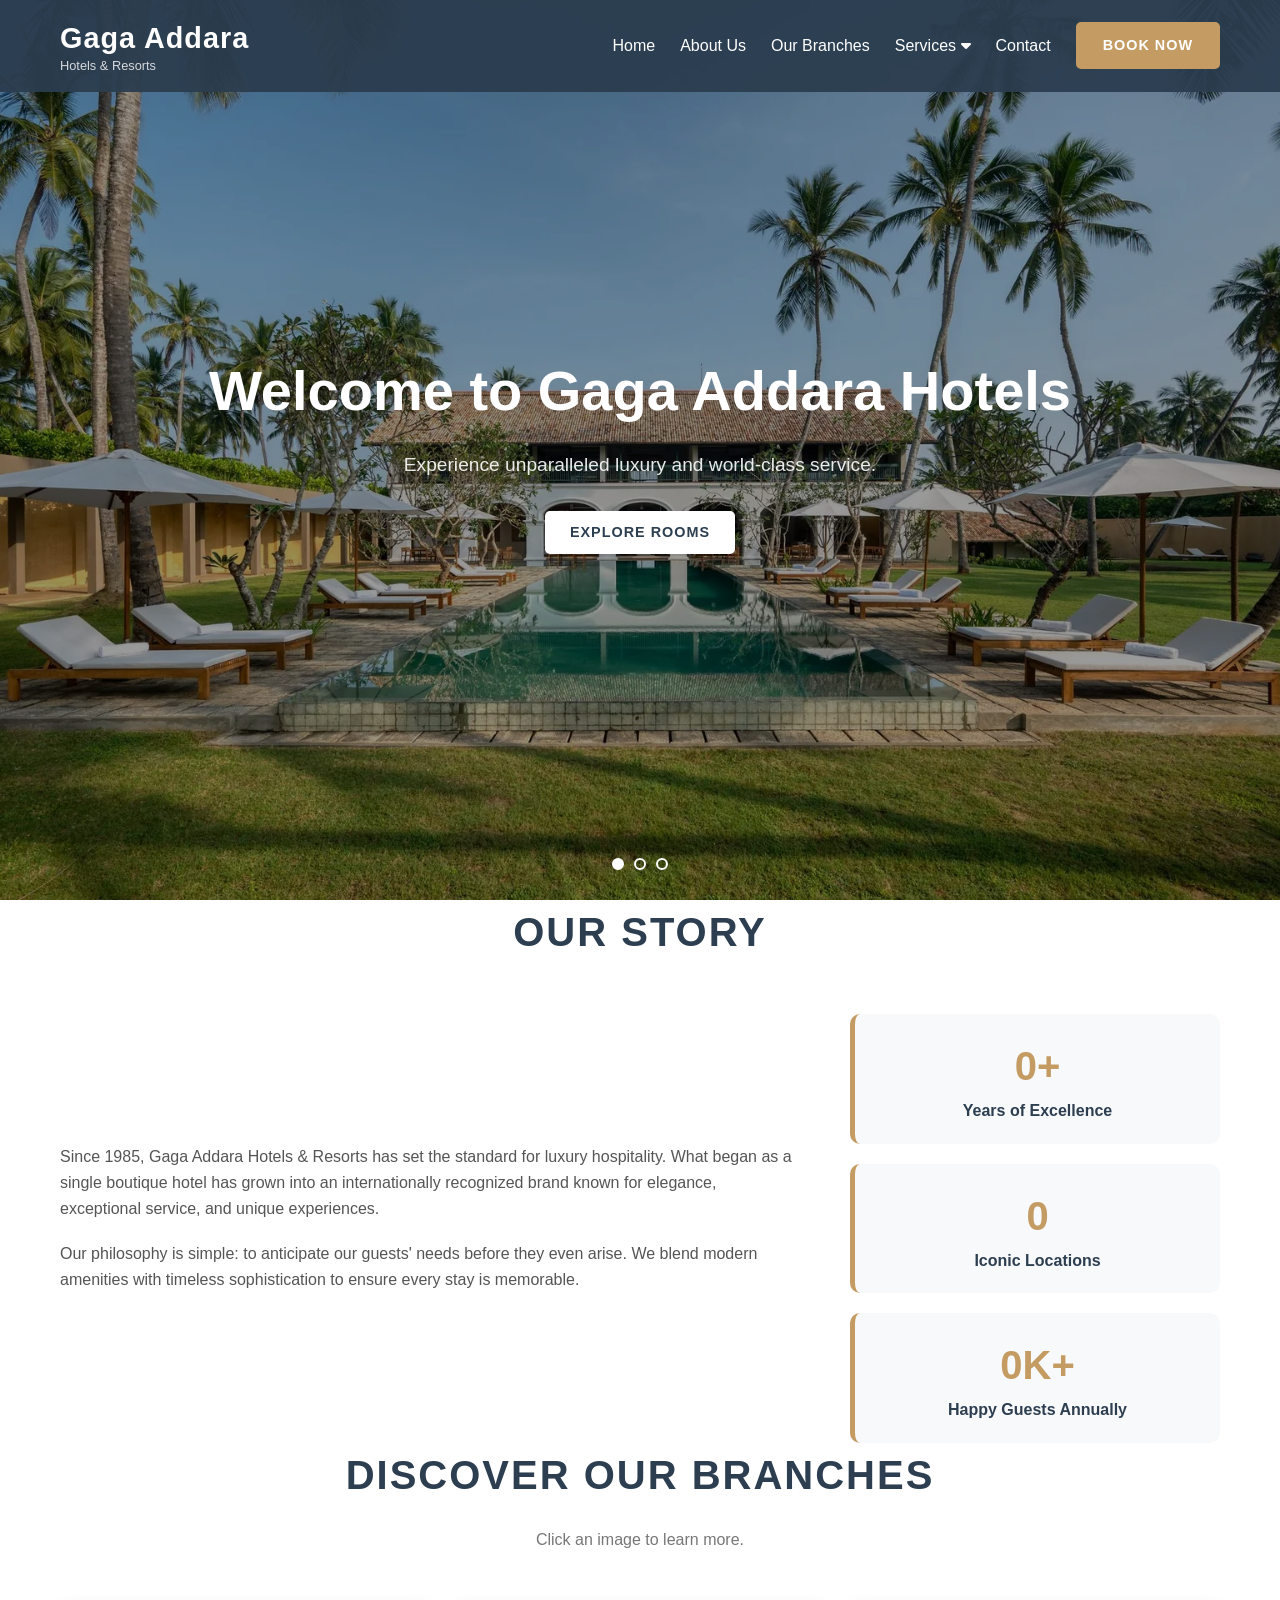
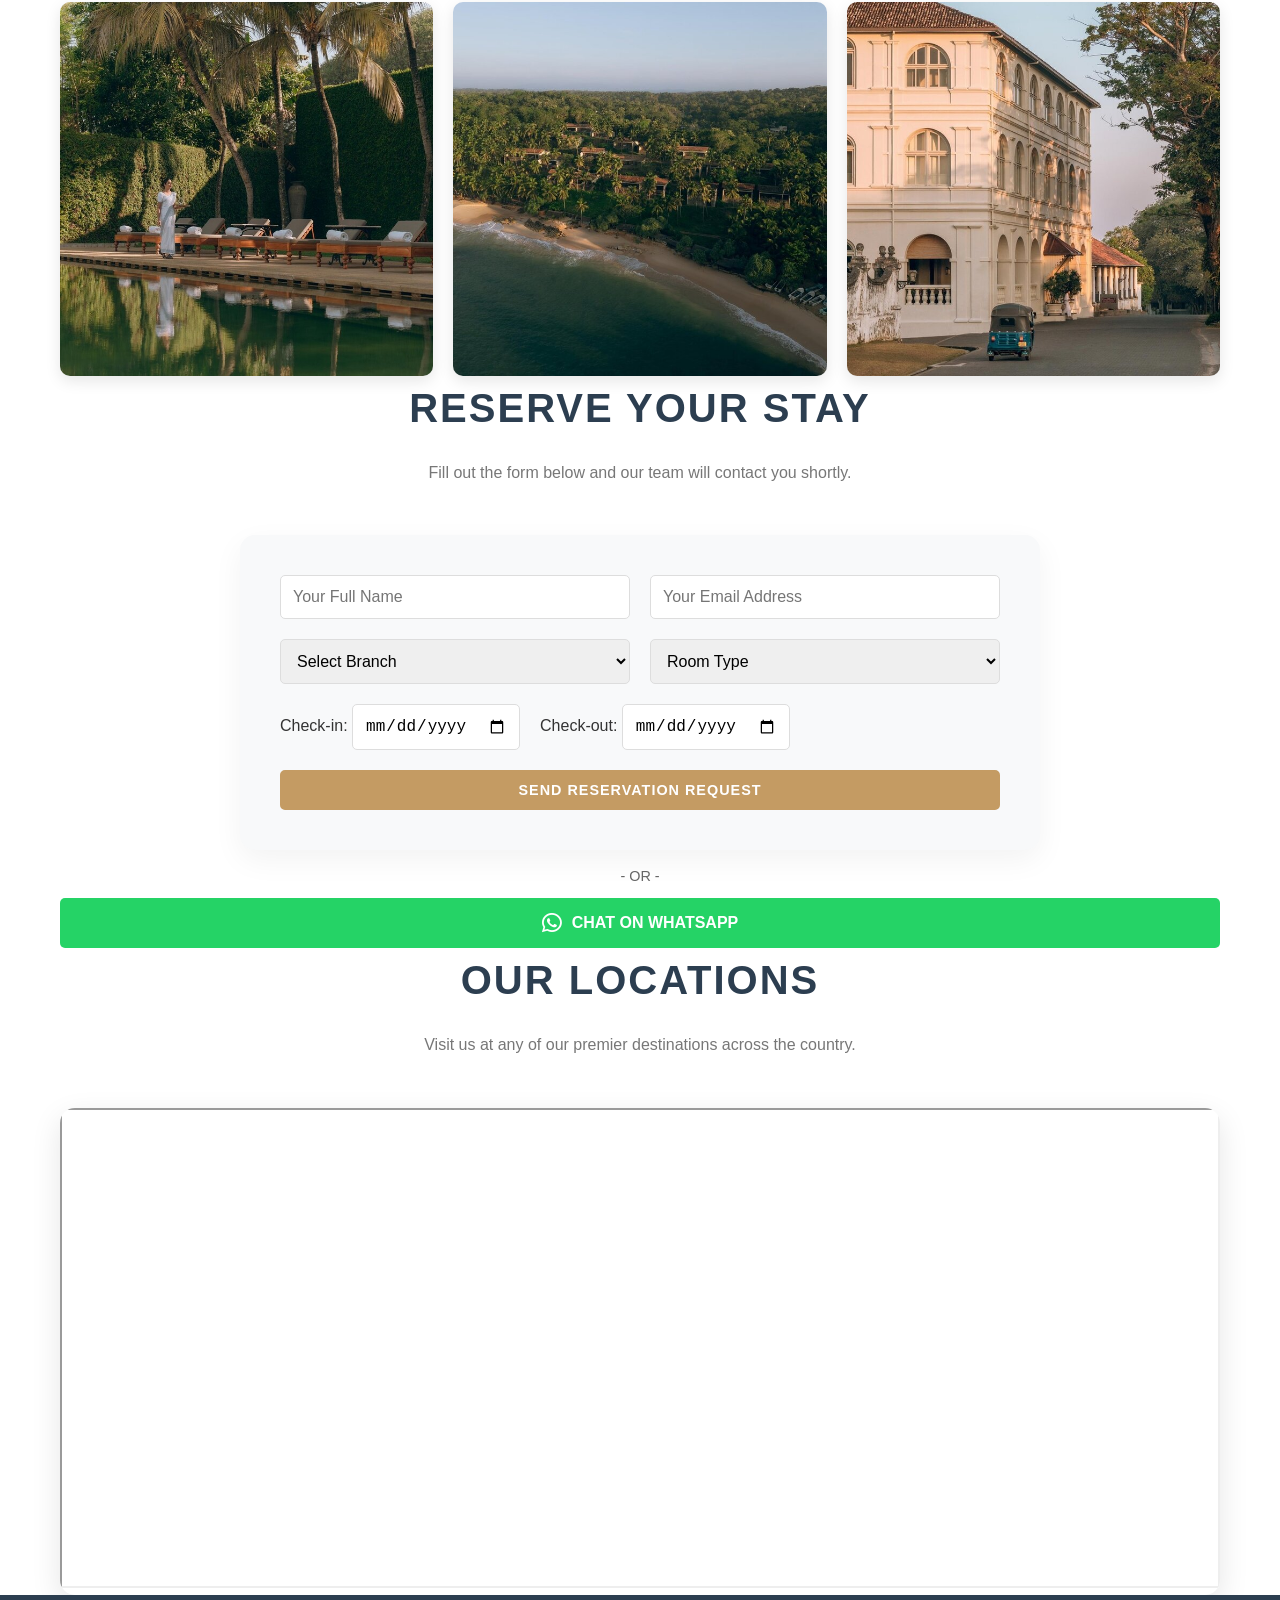
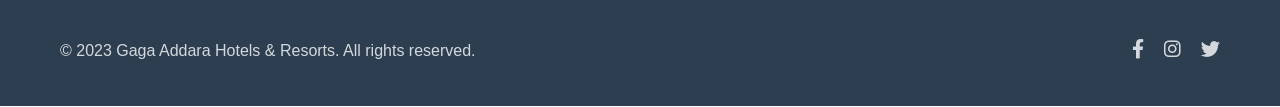
==== commit 76a6b17b: "Add files via upload" ====
--- a/index.html
+++ b/index.html
@@ -76,15 +76,15 @@
             </div>
             <div class="about-highlight">
                 <div class="stat-item">
-                    <h3>35+</h3>
+                    <h3 data-target="35" data-suffix="+">0+</h3>
                     <p>Years of Excellence</p>
                 </div>
                 <div class="stat-item">
-                    <h3>3</h3>
+                    <h3 data-target="3" data-suffix="">0</h3>
                     <p>Iconic Locations</p>
                 </div>
                 <div class="stat-item">
-                    <h3>10K+</h3>
+                    <h3 data-target="10000" data-suffix="+">0K+</h3>
                     <p>Happy Guests Annually</p>
                 </div>
             </div>
@@ -97,21 +97,21 @@
         
         <div class="branch-grid">
             <div class="branch-card" onclick="openPopup('city-retreat')">
-                <div class="branch-image" style="background-image: url('branch1.jpg');">
+                <div class="branch-image branch1">
                     <div class="branch-overlay">
                         <h3>The City Retreat</h3>
                     </div>
                 </div>
             </div>
             <div class="branch-card" onclick="openPopup('coastal-haven')">
-                <div class="branch-image" style="background-image: url('branch2.jpg');">
+                <div class="branch-image branch2">
                     <div class="branch-overlay">
                         <h3>Coastal Haven</h3>
                     </div>
                 </div>
             </div>
             <div class="branch-card" onclick="openPopup('mountain-escape')">
-                <div class="branch-image" style="background-image: url('branch3.jpg');">
+                <div class="branch-image branch3">
                     <div class="branch-overlay">
                         <h3>Mountain Escape</h3>
                     </div>
@@ -189,7 +189,13 @@
             </a>
         </div>
 </section>
-
+<section id="location" class="container">
+    <h2>Our Locations</h2>
+    <p class="subtitle">Visit us at any of our premier destinations across the country.</p>
+    <div class="map-container">
+        <iframe src="https://www.google.com/maps/d/u/0/embed?mid=1XQIoa032RmcynYgpZM0n4JdXygsI3FE&ehbc=2E312F" width="100%" height="480"></iframe>
+    </div>
+</section>
     <footer id="contact">
         <div class="container footer-content">
             <p>&copy; 2023 Gaga Addara Hotels & Resorts. All rights reserved.</p>
--- a/style.css
+++ b/style.css
@@ -343,9 +343,32 @@
 .branch-image {
     width: 100%;
     height: 100%;
-    background-size: auto;
+    position: relative;
+    transition: transform 0.5s ease;
+}
+
+.branch-image::before {
+    content: '';
+    position: absolute;
+    top: 0;
+    left: 0;
+    width: 100%;
+    height: 100%;
+    background-size: cover;
     background-position: center;
-    transition: transform 0.5s ease, filter 0.5s ease; /* Smooth transition */
+    transition: filter 0.5s ease;
+}
+
+.branch-image.branch1::before {
+    background-image: url('branch1.jpg');
+}
+
+.branch-image.branch2::before {
+    background-image: url('branch2.jpg');
+}
+
+.branch-image.branch3::before {
+    background-image: url('branch3.jpg');
 }
 
 .branch-overlay {
@@ -373,13 +396,17 @@
 
 /* --- THE HOVER TRICK --- */
 
-/* 1. Only blur the image when the card is hovered */
+/* 1. Only blur the background image (::before) when the card is hovered */
+.branch-card:hover .branch-image::before {
+    filter: blur(8px);
+}
+
+/* 2. Optional: slight zoom for a modern feel */
 .branch-card:hover .branch-image {
-    filter: blur(8px); 
-    transform: scale(1.1); /* Optional: slight zoom for a modern feel */
-}
-
-/* 2. Show the overlay (text) without any blur */
+    transform: scale(1.1);
+}
+
+/* 3. Show the overlay (text) without any blur */
 .branch-card:hover .branch-overlay {
     opacity: 1;
 }
@@ -623,4 +650,78 @@
 
 .btn-whatsapp i {
     font-size: 1.4rem;
+}
+/* Page Banner for Internal Pages */
+.page-banner {
+    height: 40vh;
+    background-size: cover;
+    background-position: center;
+    display: flex;
+    align-items: center;
+    justify-content: center;
+    text-align: center;
+    color: white;
+    margin-top: 70px; /* Space for the fixed header */
+}
+
+.page-banner h1 {
+    font-size: 3rem;
+    color: white;
+}
+
+/* Room Details Layout */
+.room-row {
+    display: flex;
+    gap: 40px;
+    margin: 50px 0;
+    align-items: center;
+}
+
+.room-info {
+    flex: 1;
+}
+
+.room-gallery {
+    flex: 1;
+    display: grid;
+    grid-template-columns: 1fr 1fr;
+    gap: 10px;
+}
+
+.room-gallery img {
+    width: 100%;
+    border-radius: 5px;
+    transition: transform 0.3s;
+}
+
+.room-gallery img:hover {
+    transform: scale(1.05);
+}
+
+.amenities {
+    margin: 20px 0;
+    padding: 0;
+}
+
+.amenities li {
+    margin-bottom: 10px;
+    color: #666;
+}
+
+.amenities i {
+    color: var(--primary-color);
+    margin-right: 10px;
+}
+
+/* Responsive fix for the new page */
+@media (max-width: 768px) {
+    .room-row {
+        flex-direction: column;
+    }
+}
+.map-container {
+    margin-top: 30px;
+    border-radius: 15px;
+    overflow: hidden; /* Rounds the corners of the map */
+    box-shadow: 0 10px 30px rgba(0,0,0,0.1);
 }
